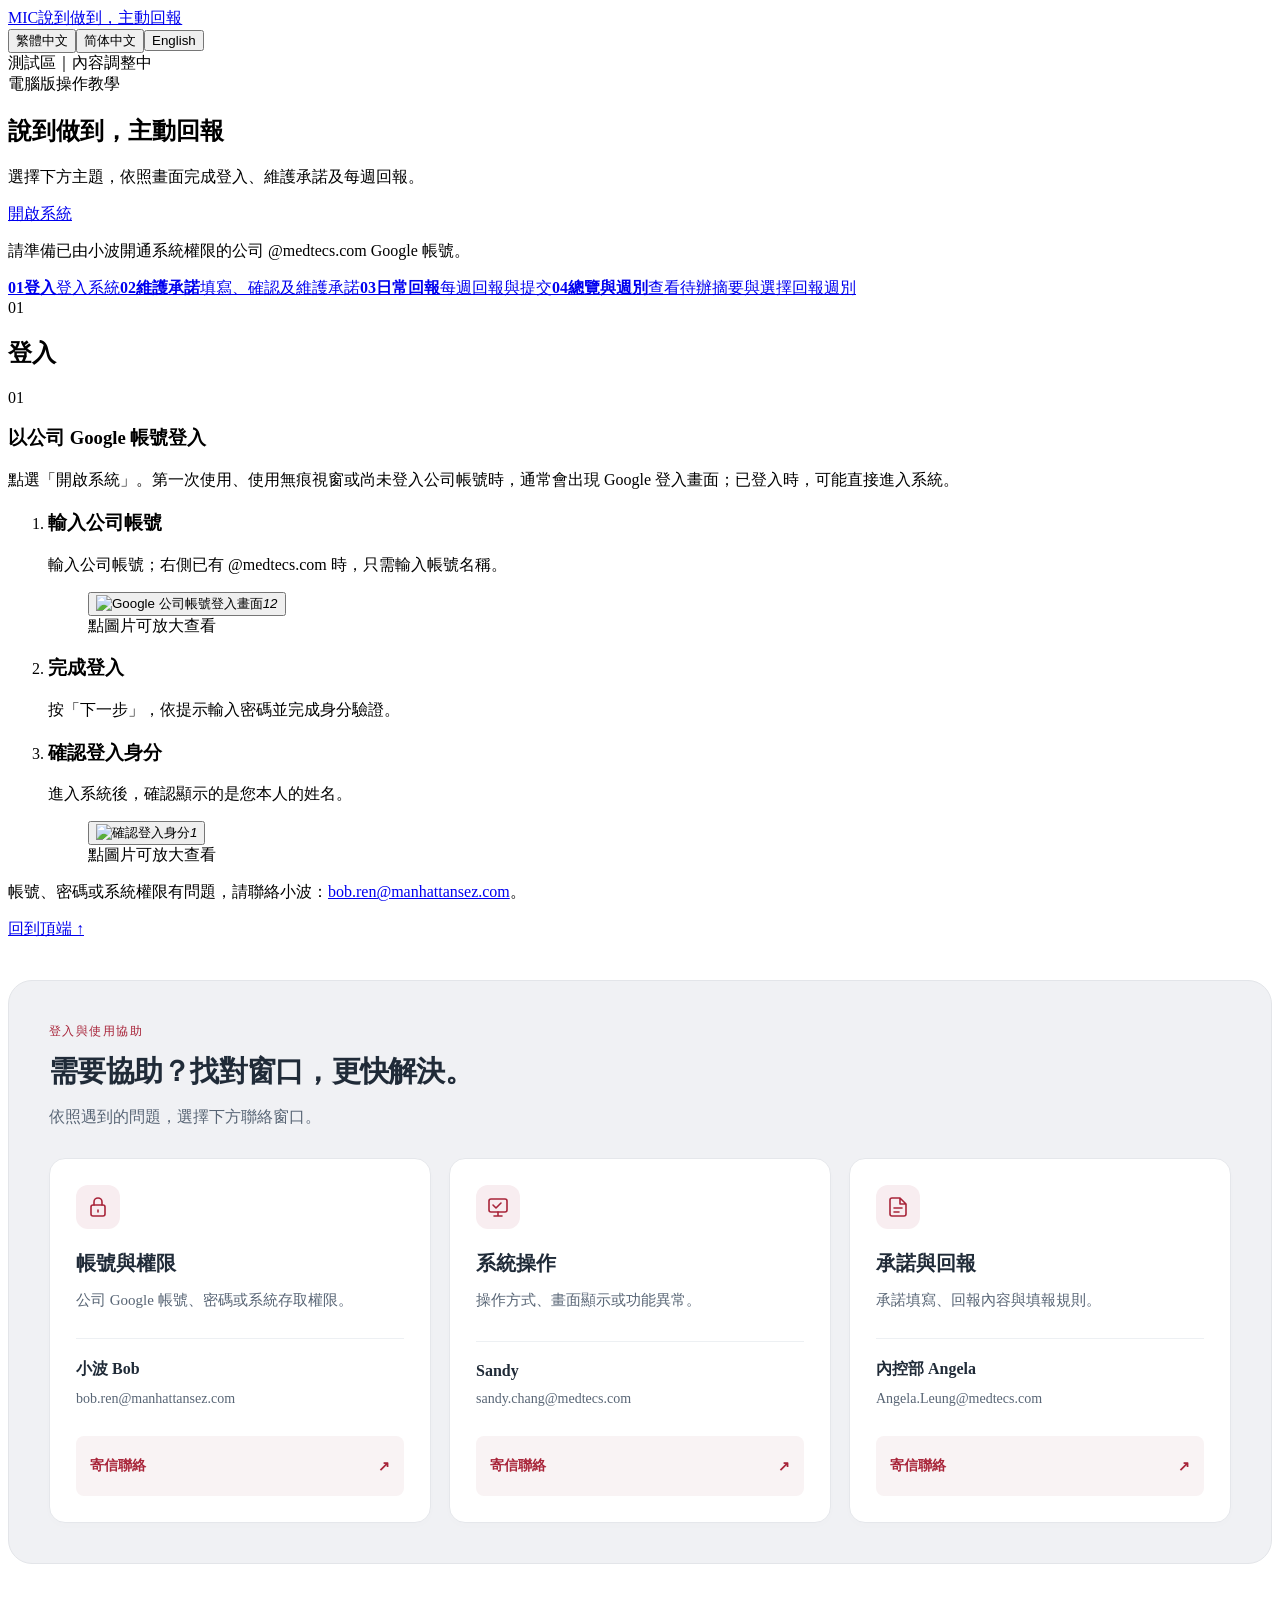
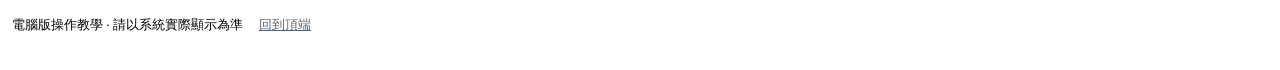
==== preview/index.html @ 15fa9fec "Refine preview support section with responsive contact cards" ====
<!doctype html>
<html lang="zh-Hant">
<head>
  <meta charset="utf-8"><meta name="viewport" content="width=device-width,initial-scale=1">
  <title>說到做到，主動回報｜電腦版操作教學</title>
  <meta name="description" content="登入、填寫與確認主管承諾的電腦版操作教學。">
  <link rel="icon" type="image/svg+xml" href="data:image/svg+xml,%3Csvg xmlns='http://www.w3.org/2000/svg' viewBox='0 0 32 32'%3E%3Crect width='32' height='32' rx='7' fill='%23b82032'/%3E%3Cpath d='m8 16 5 5 11-11' fill='none' stroke='white' stroke-width='3'/%3E%3C/svg%3E">
  <link rel="stylesheet" href="style.css?v=12"><script src="guide.js?v=20261021-support" defer></script>
  <meta name="robots" content="noindex,nofollow">
<link rel="stylesheet" href="support-cards.css?v=20261021">
</head>
<body id="top" data-page="0" data-environment="preview">
  <header class="topbar"><div class="top-inner"><a href="#top" class="brand"><span class="mic">MIC</span><span data-i="brand">說到做到，主動回報</span></a><nav class="languages" aria-label="Language"><button data-lang="zh-Hant" aria-pressed="true">繁體中文</button><button data-lang="zh-Hans" aria-pressed="false">简体中文</button><button data-lang="en" aria-pressed="false">English</button></nav></div></header>
  <div class="environment-banner" data-i="testBanner">測試區｜內容調整中</div>
  <main>
    <section class="intro"><span class="eyebrow" data-i="eyebrow"></span><h1 data-i="title"></h1><p class="lead" data-i="lead"></p><a class="primary system-link" target="_blank" rel="noopener" data-i="open"></a><p class="prereq" data-i="prereq"></p></section>
    <nav class="steps-nav" aria-label="教學步驟"></nav>
    <div id="sections"></div>
    <section class="help support-section" id="help" aria-labelledby="support-title"><div class="support-heading"><span class="eyebrow" data-i="helpLabel"></span><h2 id="support-title" data-i="helpTitle"></h2><p data-i="helpText"></p></div><div class="support-grid"><article class="support-card"><div class="support-icon" aria-hidden="true"><svg viewBox="0 0 24 24" fill="none" stroke="currentColor" stroke-width="1.6" stroke-linecap="round" stroke-linejoin="round"><rect x="5" y="10" width="14" height="11" rx="2"/><path d="M8 10V7a4 4 0 0 1 8 0v3m-4 5v2"/></svg></div><h3 data-i="accountCategory"></h3><p class="support-summary" data-i="accountSummary"></p><div class="support-person"><strong data-i="contactName"></strong><a class="support-email" href="mailto:bob.ren@manhattansez.com">bob.ren@manhattansez.com</a></div><a class="support-action" href="mailto:bob.ren@manhattansez.com"><span data-i="contactAction"></span><span aria-hidden="true">↗</span></a></article><article class="support-card"><div class="support-icon" aria-hidden="true"><svg viewBox="0 0 24 24" fill="none" stroke="currentColor" stroke-width="1.6" stroke-linecap="round" stroke-linejoin="round"><rect x="3" y="4" width="18" height="13" rx="2"/><path d="M8 21h8m-4-4v4m-5-11 3 3 5-5"/></svg></div><h3 data-i="systemCategory"></h3><p class="support-summary" data-i="systemSummary"></p><div class="support-person"><strong data-i="systemContactName"></strong><a class="support-email" href="mailto:sandy.chang@medtecs.com">sandy.chang@medtecs.com</a></div><a class="support-action" href="mailto:sandy.chang@medtecs.com"><span data-i="contactAction"></span><span aria-hidden="true">↗</span></a></article><article class="support-card"><div class="support-icon" aria-hidden="true"><svg viewBox="0 0 24 24" fill="none" stroke="currentColor" stroke-width="1.6" stroke-linecap="round" stroke-linejoin="round"><path d="M14 3H6a2 2 0 0 0-2 2v14a2 2 0 0 0 2 2h12a2 2 0 0 0 2-2V9zM14 3v6h6M8 13h8m-8 4h5"/></svg></div><h3 data-i="contentCategory"></h3><p class="support-summary" data-i="contentSummary"></p><div class="support-person"><strong data-i="contentContactName"></strong><a class="support-email" href="mailto:Angela.Leung@medtecs.com">Angela.Leung@medtecs.com</a></div><a class="support-action" href="mailto:Angela.Leung@medtecs.com"><span data-i="contactAction"></span><span aria-hidden="true">↗</span></a></article></div></section>
    <footer><span data-i="footer"></span><a href="#top" data-i="back"></a></footer>
  </main>
  <dialog id="zoom" aria-labelledby="zoom-caption"><div class="zoom-toolbar"><span id="zoom-caption"></span><button id="close-zoom" type="button"></button></div><div id="zoom-content"></div></dialog>
</body></html>
---- preview/support-cards.css ----
.help.support-section {
  --support-ink: #202b38;
  --support-muted: #586575;
  --support-accent: #a82439;
  margin: 40px 0 32px;
  padding: 40px;
  border: 1px solid #e3e5e9;
  border-radius: 24px;
  background: #f0f1f4;
  color: var(--support-ink);
  scroll-margin-top: 100px;
}
.support-heading { margin-bottom: 28px; }
.support-heading .eyebrow { font-size: 12px; letter-spacing: .12em; color: var(--support-accent); }
.support-section .support-heading h2 { margin: 10px 0; font-size: clamp(24px, 2.3vw, 30px); line-height: 1.45; letter-spacing: -.025em; }
.support-heading p { margin: 0; font-size: 16px; color: var(--support-muted); line-height: 1.7; }
.support-grid { display: grid; grid-template-columns: repeat(3, minmax(0, 1fr)); gap: 18px; }
.support-card { display: flex; flex-direction: column; min-width: 0; padding: 26px; background: #fff; border: 1px solid #e5e7eb; border-radius: 16px; box-shadow: 0 3px 10px #202b3803; }
.support-icon { display: grid; place-items: center; width: 44px; height: 44px; border-radius: 12px; background: #f8edf0; color: var(--support-accent); margin-bottom: 20px; }
.support-icon svg { width: 24px; height: 24px; }
.support-card h3 { font-size: 20px; line-height: 1.4; margin: 0 0 10px; color: var(--support-ink); }
.support-card .support-summary { font-size: 15px; line-height: 1.8; color: var(--support-muted); margin: 0 0 24px; }
.support-person { margin-top: auto; padding-top: 20px; border-top: 1px solid #edf0f3; }
.support-person strong { display: block; font-size: 16px; font-weight: 650; }
.support-email { display: block; padding: 8px 0; color: var(--support-muted); text-decoration: none; font-size: 14px; line-height: 1.6; overflow-wrap: anywhere; min-height: 44px; box-sizing: border-box; }
.support-action { display: flex; align-items: center; justify-content: space-between; min-height: 44px; margin-top: 12px; padding: 8px 14px; border-radius: 8px; background: #f9f3f4; color: var(--support-accent); text-decoration: none; font-size: 14px; font-weight: 650; transition: background .18s, color .18s; }
.support-action:hover { background: var(--support-accent); color: #fff; }
.support-email:hover { color: var(--support-accent); text-decoration: underline; }
.support-section a:focus-visible { outline: 3px solid var(--support-accent); outline-offset: 4px; }
.support-section + footer { align-items: center; font-size: 13px; padding: 20px 4px 28px; }
.support-section + footer a { background: transparent; border: 0; padding: 10px 0 10px 16px; color: #586575; font-size: 13px; min-height: 44px; }
@media (max-width: 1000px) {
  .help.support-section { padding: 28px; }
  .support-grid { gap: 12px; }
  .support-card { padding: 20px; }
}
@media (max-width: 760px) {
  .help.support-section { margin: 28px 0 20px; padding: 24px 16px; border-radius: 18px; }
  .support-grid { grid-template-columns: 1fr; gap: 16px; }
  .support-card { padding: 24px; }
  .support-card .support-summary { margin-bottom: 20px; }
  .support-section + footer { align-items: flex-start; }
  .support-section + footer a { padding-left: 0; }
}
@media (prefers-reduced-motion: reduce) { .support-action { transition: none; } }
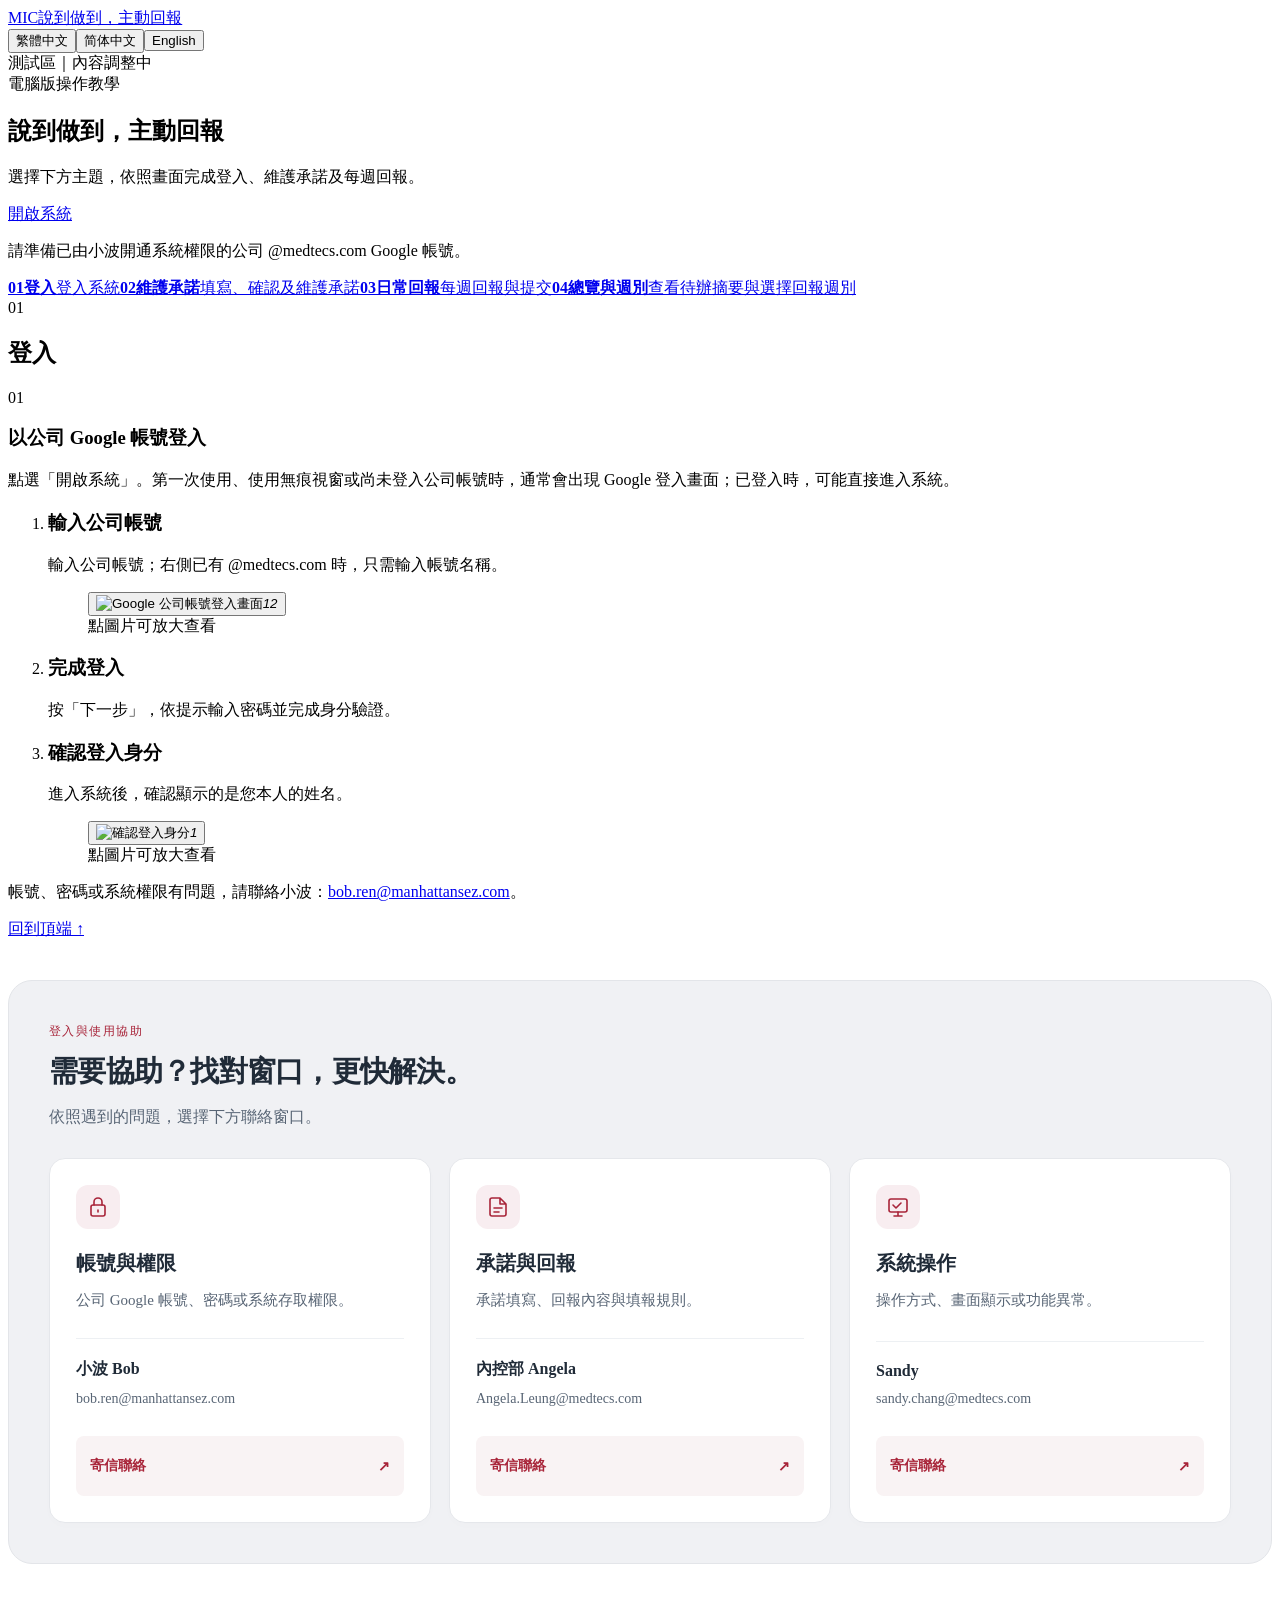
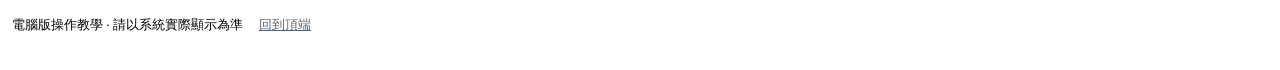
==== commit bb2b29e1: "Place commitment and reporting contact in the middle" ====
--- a/preview/index.html
+++ b/preview/index.html
@@ -16,7 +16,7 @@
     <section class="intro"><span class="eyebrow" data-i="eyebrow"></span><h1 data-i="title"></h1><p class="lead" data-i="lead"></p><a class="primary system-link" target="_blank" rel="noopener" data-i="open"></a><p class="prereq" data-i="prereq"></p></section>
     <nav class="steps-nav" aria-label="教學步驟"></nav>
     <div id="sections"></div>
-    <section class="help support-section" id="help" aria-labelledby="support-title"><div class="support-heading"><span class="eyebrow" data-i="helpLabel"></span><h2 id="support-title" data-i="helpTitle"></h2><p data-i="helpText"></p></div><div class="support-grid"><article class="support-card"><div class="support-icon" aria-hidden="true"><svg viewBox="0 0 24 24" fill="none" stroke="currentColor" stroke-width="1.6" stroke-linecap="round" stroke-linejoin="round"><rect x="5" y="10" width="14" height="11" rx="2"/><path d="M8 10V7a4 4 0 0 1 8 0v3m-4 5v2"/></svg></div><h3 data-i="accountCategory"></h3><p class="support-summary" data-i="accountSummary"></p><div class="support-person"><strong data-i="contactName"></strong><a class="support-email" href="mailto:bob.ren@manhattansez.com">bob.ren@manhattansez.com</a></div><a class="support-action" href="mailto:bob.ren@manhattansez.com"><span data-i="contactAction"></span><span aria-hidden="true">↗</span></a></article><article class="support-card"><div class="support-icon" aria-hidden="true"><svg viewBox="0 0 24 24" fill="none" stroke="currentColor" stroke-width="1.6" stroke-linecap="round" stroke-linejoin="round"><rect x="3" y="4" width="18" height="13" rx="2"/><path d="M8 21h8m-4-4v4m-5-11 3 3 5-5"/></svg></div><h3 data-i="systemCategory"></h3><p class="support-summary" data-i="systemSummary"></p><div class="support-person"><strong data-i="systemContactName"></strong><a class="support-email" href="mailto:sandy.chang@medtecs.com">sandy.chang@medtecs.com</a></div><a class="support-action" href="mailto:sandy.chang@medtecs.com"><span data-i="contactAction"></span><span aria-hidden="true">↗</span></a></article><article class="support-card"><div class="support-icon" aria-hidden="true"><svg viewBox="0 0 24 24" fill="none" stroke="currentColor" stroke-width="1.6" stroke-linecap="round" stroke-linejoin="round"><path d="M14 3H6a2 2 0 0 0-2 2v14a2 2 0 0 0 2 2h12a2 2 0 0 0 2-2V9zM14 3v6h6M8 13h8m-8 4h5"/></svg></div><h3 data-i="contentCategory"></h3><p class="support-summary" data-i="contentSummary"></p><div class="support-person"><strong data-i="contentContactName"></strong><a class="support-email" href="mailto:Angela.Leung@medtecs.com">Angela.Leung@medtecs.com</a></div><a class="support-action" href="mailto:Angela.Leung@medtecs.com"><span data-i="contactAction"></span><span aria-hidden="true">↗</span></a></article></div></section>
+    <section class="help support-section" id="help" aria-labelledby="support-title"><div class="support-heading"><span class="eyebrow" data-i="helpLabel"></span><h2 id="support-title" data-i="helpTitle"></h2><p data-i="helpText"></p></div><div class="support-grid"><article class="support-card"><div class="support-icon" aria-hidden="true"><svg viewBox="0 0 24 24" fill="none" stroke="currentColor" stroke-width="1.6" stroke-linecap="round" stroke-linejoin="round"><rect x="5" y="10" width="14" height="11" rx="2"/><path d="M8 10V7a4 4 0 0 1 8 0v3m-4 5v2"/></svg></div><h3 data-i="accountCategory"></h3><p class="support-summary" data-i="accountSummary"></p><div class="support-person"><strong data-i="contactName"></strong><a class="support-email" href="mailto:bob.ren@manhattansez.com">bob.ren@manhattansez.com</a></div><a class="support-action" href="mailto:bob.ren@manhattansez.com"><span data-i="contactAction"></span><span aria-hidden="true">↗</span></a></article><article class="support-card"><div class="support-icon" aria-hidden="true"><svg viewBox="0 0 24 24" fill="none" stroke="currentColor" stroke-width="1.6" stroke-linecap="round" stroke-linejoin="round"><path d="M14 3H6a2 2 0 0 0-2 2v14a2 2 0 0 0 2 2h12a2 2 0 0 0 2-2V9zM14 3v6h6M8 13h8m-8 4h5"/></svg></div><h3 data-i="contentCategory"></h3><p class="support-summary" data-i="contentSummary"></p><div class="support-person"><strong data-i="contentContactName"></strong><a class="support-email" href="mailto:Angela.Leung@medtecs.com">Angela.Leung@medtecs.com</a></div><a class="support-action" href="mailto:Angela.Leung@medtecs.com"><span data-i="contactAction"></span><span aria-hidden="true">↗</span></a></article><article class="support-card"><div class="support-icon" aria-hidden="true"><svg viewBox="0 0 24 24" fill="none" stroke="currentColor" stroke-width="1.6" stroke-linecap="round" stroke-linejoin="round"><rect x="3" y="4" width="18" height="13" rx="2"/><path d="M8 21h8m-4-4v4m-5-11 3 3 5-5"/></svg></div><h3 data-i="systemCategory"></h3><p class="support-summary" data-i="systemSummary"></p><div class="support-person"><strong data-i="systemContactName"></strong><a class="support-email" href="mailto:sandy.chang@medtecs.com">sandy.chang@medtecs.com</a></div><a class="support-action" href="mailto:sandy.chang@medtecs.com"><span data-i="contactAction"></span><span aria-hidden="true">↗</span></a></article></div></section>
     <footer><span data-i="footer"></span><a href="#top" data-i="back"></a></footer>
   </main>
   <dialog id="zoom" aria-labelledby="zoom-caption"><div class="zoom-toolbar"><span id="zoom-caption"></span><button id="close-zoom" type="button"></button></div><div id="zoom-content"></div></dialog>
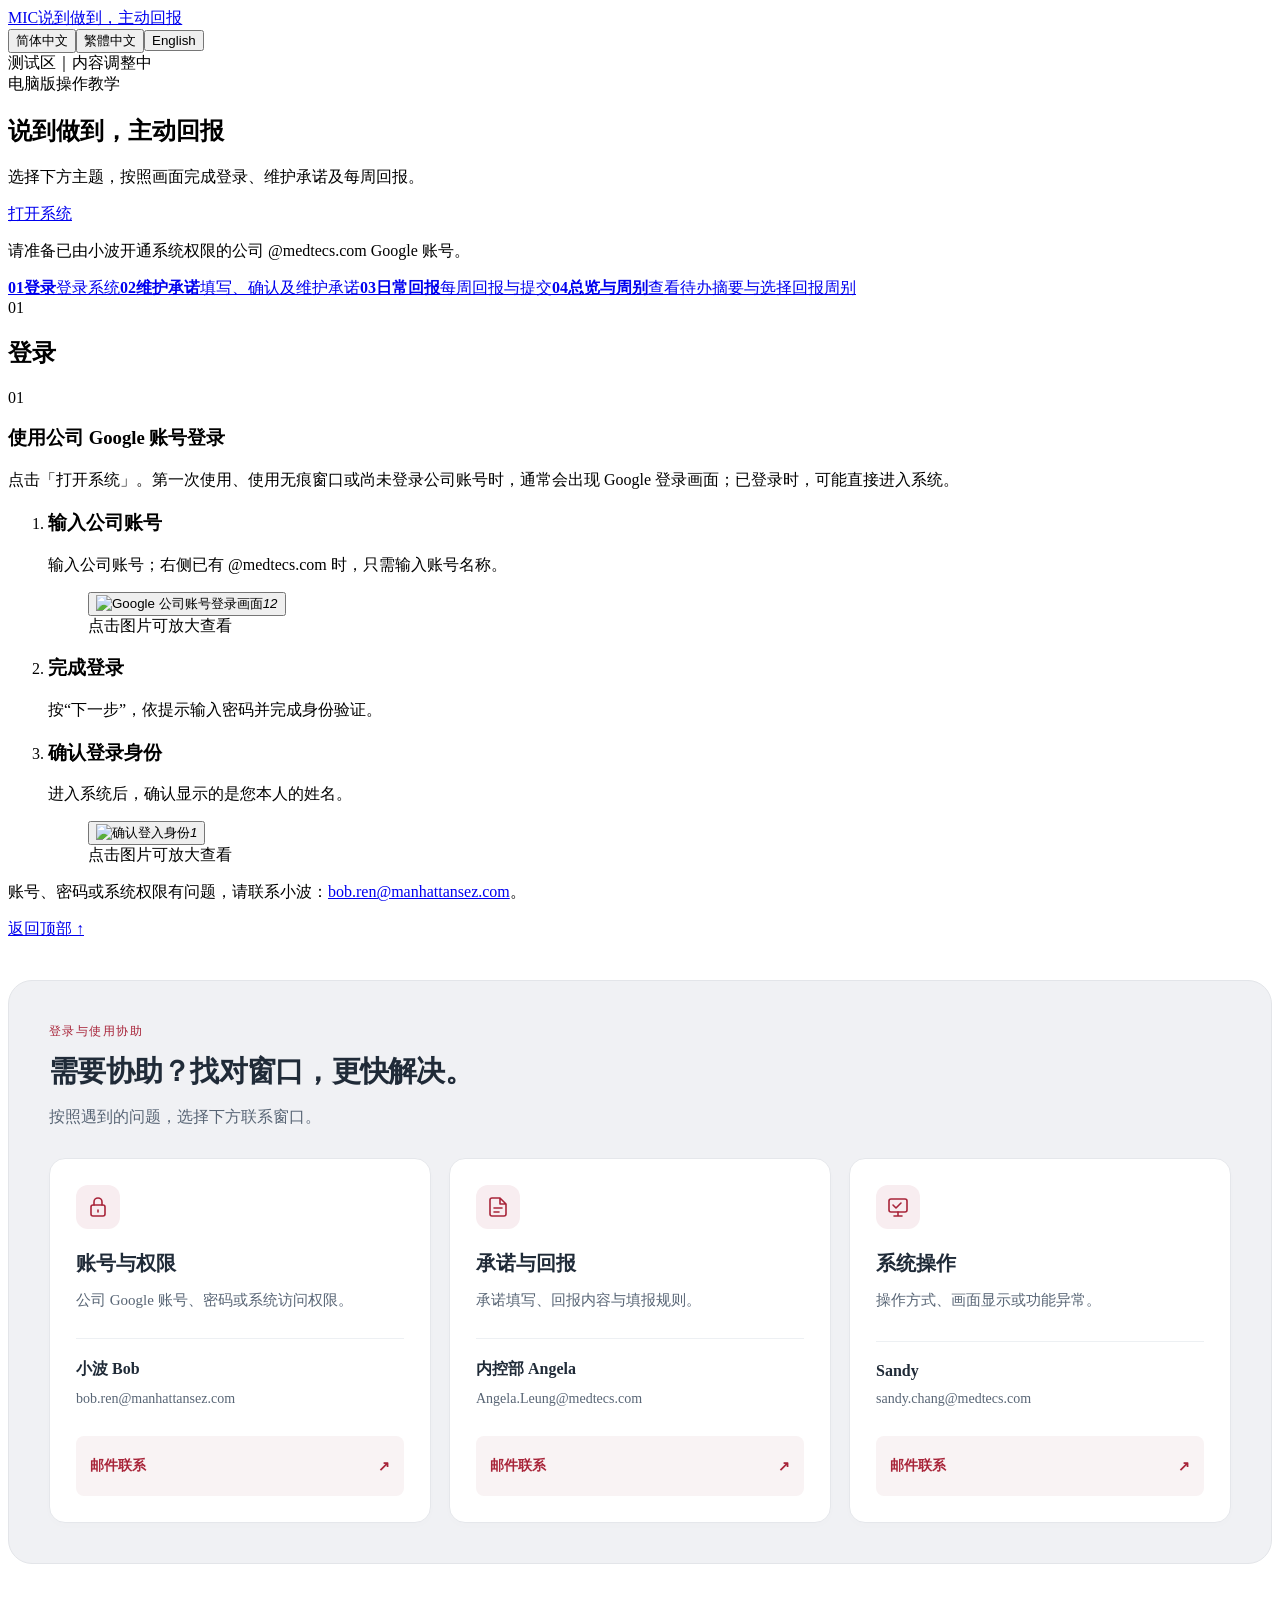
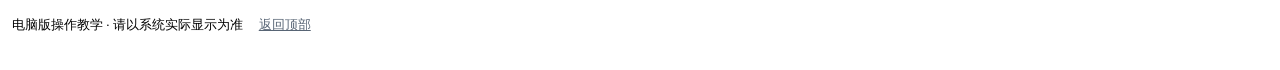
==== commit c00a2375: "Default guide to Simplified Chinese and prioritize language selector" ====
--- a/preview/index.html
+++ b/preview/index.html
@@ -1,16 +1,16 @@
 <!doctype html>
-<html lang="zh-Hant">
+<html lang="zh-Hans">
 <head>
   <meta charset="utf-8"><meta name="viewport" content="width=device-width,initial-scale=1">
   <title>說到做到，主動回報｜電腦版操作教學</title>
   <meta name="description" content="登入、填寫與確認主管承諾的電腦版操作教學。">
   <link rel="icon" type="image/svg+xml" href="data:image/svg+xml,%3Csvg xmlns='http://www.w3.org/2000/svg' viewBox='0 0 32 32'%3E%3Crect width='32' height='32' rx='7' fill='%23b82032'/%3E%3Cpath d='m8 16 5 5 11-11' fill='none' stroke='white' stroke-width='3'/%3E%3C/svg%3E">
-  <link rel="stylesheet" href="style.css?v=12"><script src="guide.js?v=20261021-support" defer></script>
+  <link rel="stylesheet" href="style.css?v=12"><script src="guide.js?v=20261030-default-hans" defer></script>
   <meta name="robots" content="noindex,nofollow">
 <link rel="stylesheet" href="support-cards.css?v=20261021">
 </head>
 <body id="top" data-page="0" data-environment="preview">
-  <header class="topbar"><div class="top-inner"><a href="#top" class="brand"><span class="mic">MIC</span><span data-i="brand">說到做到，主動回報</span></a><nav class="languages" aria-label="Language"><button data-lang="zh-Hant" aria-pressed="true">繁體中文</button><button data-lang="zh-Hans" aria-pressed="false">简体中文</button><button data-lang="en" aria-pressed="false">English</button></nav></div></header>
+  <header class="topbar"><div class="top-inner"><a href="#top" class="brand"><span class="mic">MIC</span><span data-i="brand">說到做到，主動回報</span></a><nav class="languages" aria-label="Language"><button data-lang="zh-Hans" aria-pressed="true">简体中文</button><button data-lang="zh-Hant" aria-pressed="false">繁體中文</button><button data-lang="en" aria-pressed="false">English</button></nav></div></header>
   <div class="environment-banner" data-i="testBanner">測試區｜內容調整中</div>
   <main>
     <section class="intro"><span class="eyebrow" data-i="eyebrow"></span><h1 data-i="title"></h1><p class="lead" data-i="lead"></p><a class="primary system-link" target="_blank" rel="noopener" data-i="open"></a><p class="prereq" data-i="prereq"></p></section>
